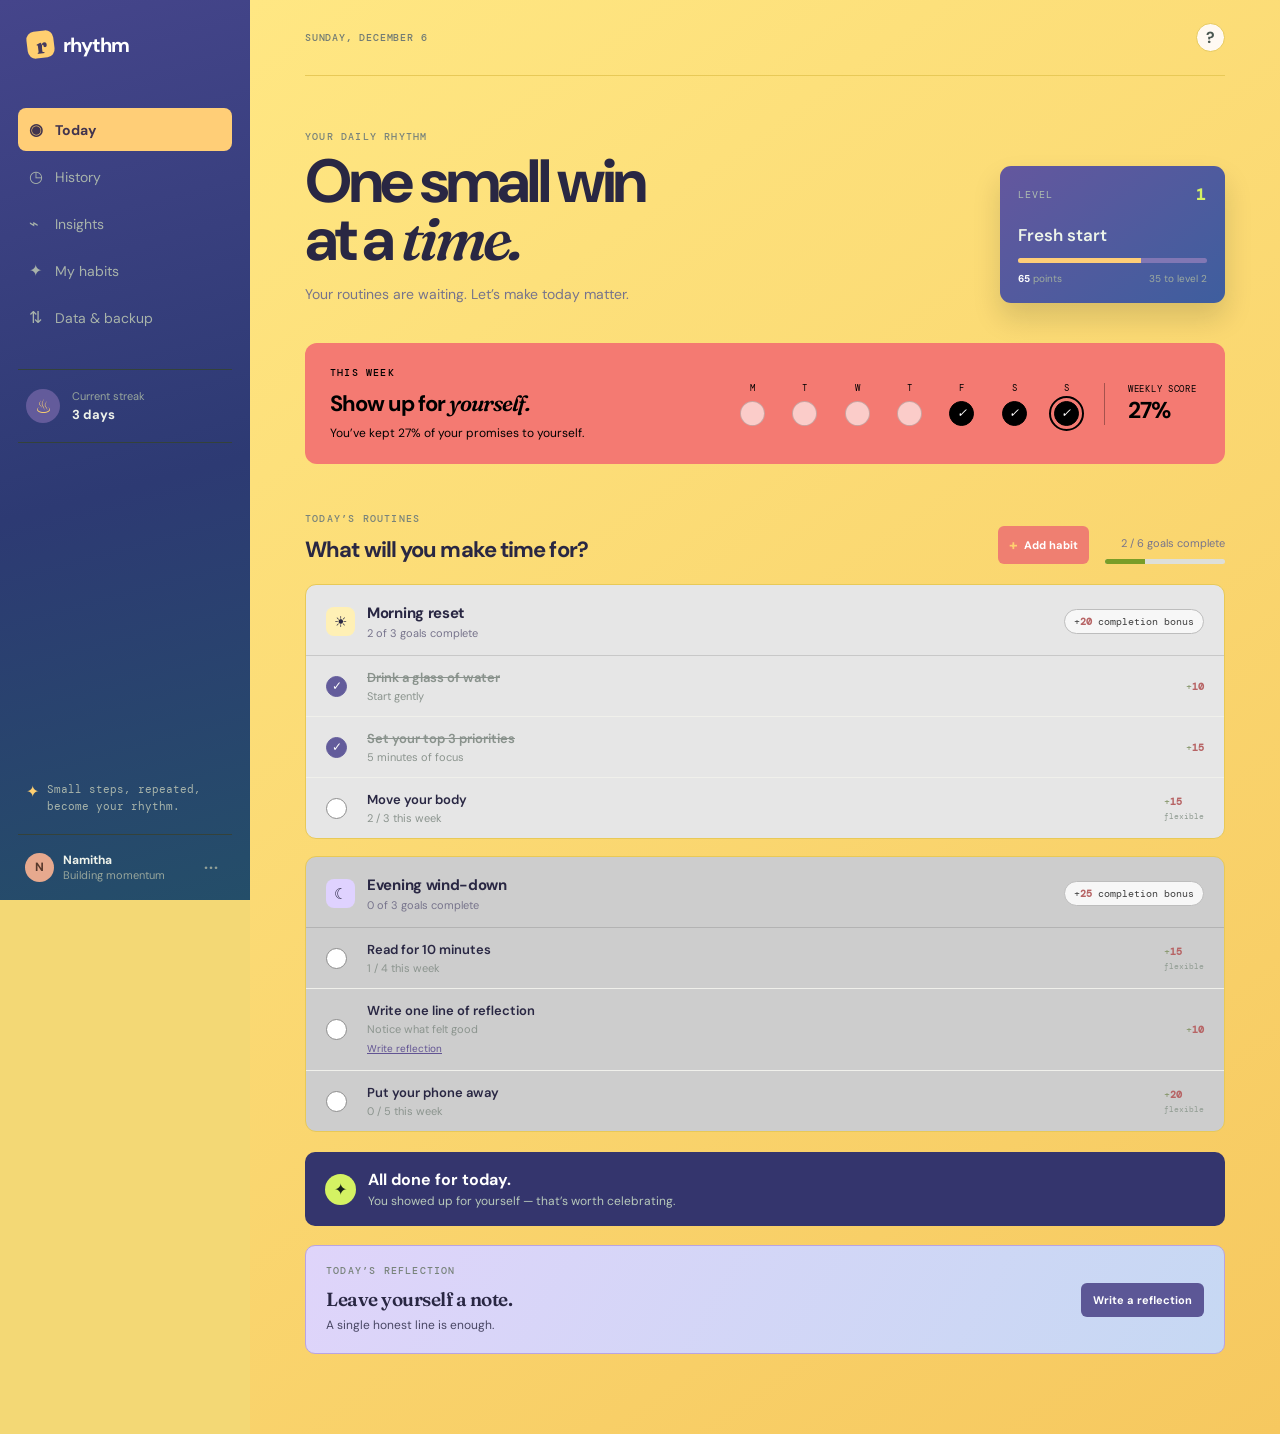
==== index.html @ 00c85c39 "Initial Rhythm habit tracker" ====
<!doctype html>
<html lang="en">
  <head>
    <meta charset="UTF-8" />
    <meta name="viewport" content="width=device-width, initial-scale=1" />
    <meta name="theme-color" content="#121a18" />
    <title>Rhythm — habits with momentum</title>
    <link rel="preconnect" href="https://fonts.googleapis.com" />
    <link rel="preconnect" href="https://fonts.gstatic.com" crossorigin />
    <link href="https://fonts.googleapis.com/css2?family=DM+Mono:wght@400;500&family=DM+Sans:opsz,wght@9..40,400;9..40,500;9..40,600;9..40,700&family=Fraunces:opsz,wght@9..144,600;9..144,700&display=swap" rel="stylesheet" />
    <link rel="stylesheet" href="./styles.css" />
  </head>
  <body>
    <div class="app-shell">
      <aside class="sidebar">
        <a href="#today" class="brand" aria-label="Rhythm home"><span class="brand-symbol">r</span><span>rhythm</span></a>
        <nav class="main-nav" aria-label="Main navigation">
          <button class="nav-link nav-button active" data-view="today"><span>◉</span> Today</button>
          <button class="nav-link nav-button" data-view="history"><span>◷</span> History</button>
          <button class="nav-link nav-button" data-view="insights"><span>⌁</span> Insights</button>
          <button class="nav-link nav-button" id="openManager"><span>✦</span> My habits</button>
          <button class="nav-link nav-button" id="openDataControls"><span>⇅</span> Data &amp; backup</button>
        </nav>
        <section class="side-streak" aria-label="Current streak"><div class="flame">♨</div><div><span>Current streak</span><strong id="sideStreak">0 days</strong></div></section>
        <div class="side-bottom"><div class="tip"><span>✦</span><p>Small steps, repeated, become your rhythm.</p></div><div class="profile"><div class="avatar">N</div><div><strong>Namitha</strong><span>Building momentum</span></div><button aria-label="More options">···</button></div></div>
      </aside>
      <main class="main-content" id="today">
        <header class="topbar"><button id="menuButton" class="menu-button" aria-label="Open navigation">☰</button><p id="dateLabel" class="date-label"></p><button id="helpButton" class="help-button" aria-label="How Rhythm works">?</button></header>
        <div id="todayView">
        <section class="hero"><div><p class="kicker">YOUR DAILY RHYTHM</p><h1>One small win<br />at a <em>time.</em></h1><p class="hero-copy" id="heroCopy">Your routines are waiting. Let’s make today matter.</p></div><div class="level-card" aria-label="Level progress"><div class="level-top"><span>LEVEL</span><b id="levelValue">1</b></div><div class="level-name" id="levelName">Fresh start</div><div class="level-track"><i id="levelFill"></i></div><div class="level-footer"><span><b id="pointsValue">0</b> points</span><span id="nextLevelLabel">100 to level 2</span></div></div></section>
        <section class="week-card" aria-label="Weekly consistency"><div class="week-copy"><p class="kicker">THIS WEEK</p><h2>Show up for <em>yourself.</em></h2><p id="weekCopy">A new week is a new chance to find your rhythm.</p></div><div class="week-days" id="weekDays"></div><div class="weekly-score"><span>WEEKLY SCORE</span><strong id="weeklyScore">0%</strong></div></section>
        <section class="today-header"><div><p class="kicker">TODAY’S ROUTINES</p><h2>What will you make time for?</h2></div><div class="header-actions"><button class="add-habit" id="openHabitForm"><span>+</span> Add habit</button><div class="daily-meter"><span id="todayProgress">0 / 0 complete</span><i><b id="dailyFill"></b></i></div></div></section>
        <section class="routine-list" id="routineList"></section>
        <div class="done-message" id="doneMessage" hidden><span>✦</span><div><strong>All done for today.</strong><p>You showed up for yourself — that’s worth celebrating.</p></div></div>
        <section class="reflection-card"><div><p class="kicker">TODAY’S REFLECTION</p><h2 id="reflectionTitle">Leave yourself a note.</h2><p id="reflectionPreview">A single honest line is enough.</p></div><button id="openReflection" class="reflection-action">Write a reflection</button></section>
        </div>
        <section id="insightsView" class="insights-view" hidden>
          <div class="insights-hero"><div><p class="kicker">YOUR PROGRESS</p><h1>Made of <em>small<br />returns.</em></h1><p>Clear patterns from the promises you keep.</p></div><div class="insight-badge"><span>THIS WEEK</span><strong id="insightScore">0%</strong><small>consistency</small></div></div>
          <div class="stat-grid"><article><span>COMPLETIONS</span><strong id="insightCompletions">0</strong><p>actions checked off</p></article><article><span>STRONGEST DAY</span><strong id="insightBestDay">—</strong><p id="insightBestDayCopy">keep showing up</p></article><article><span>WEEKLY GOALS</span><strong id="insightGoals">0 / 0</strong><p>flexible targets reached</p></article></div>
          <section class="insight-section"><div class="section-heading"><div><p class="kicker">WEEK AT A GLANCE</p><h2>Your daily rhythm</h2></div><p id="weekChartNote">Daily habits completed</p></div><div class="weekly-chart" id="weeklyChart"></div></section>
          <section class="insight-section"><div class="section-heading"><div><p class="kicker">HABIT MOMENTUM</p><h2>Keep these moving</h2></div><p>Daily streaks or successful weeks</p></div><div class="habit-insights" id="habitInsights"></div></section>
          <div class="insight-note" id="insightNote"><span>✦</span><p></p></div>
        </section>
        <section id="historyView" class="history-view" hidden>
          <div class="history-hero"><div><p class="kicker">HISTORY</p><h1>Keep your record<br /><em>honest.</em></h1><p>Missed a check-in? Add it to the day it happened.</p></div><div class="history-mark">◷</div></div>
          <div class="date-navigator" aria-label="Choose a date"><button class="date-move" data-history-nav="-1" aria-label="Previous day">←</button><div><span>ACHIEVEMENTS FOR</span><strong id="historyDateLabel"></strong></div><button class="date-move" data-history-nav="1" aria-label="Next day">→</button></div>
          <div class="history-summary"><span class="history-dot"></span><p id="historySummary">Review the habits you completed on this day.</p></div>
          <section class="history-section"><div class="section-heading"><div><p class="kicker">DAILY RECORD</p><h2>What did you make time for?</h2></div><p>Changes are saved automatically</p></div><div id="historyList" class="history-list"></div></section>
        </section>
      </main>
    </div>
    <div id="toast" class="toast" role="status" aria-live="polite"></div>
    <dialog class="modal" id="habitModal">
      <form id="habitForm">
        <div class="modal-header"><div><p class="kicker" id="formKicker">NEW HABIT</p><h2 id="formTitle">Build a new rhythm.</h2></div><button class="modal-close" type="button" data-close="habitModal" aria-label="Close">×</button></div>
        <input type="hidden" id="editHabitId" />
        <label class="field">Habit name<input id="habitName" required maxlength="60" placeholder="e.g. Go for a walk" autocomplete="off" /></label>
        <div class="field-row"><label class="field">Routine<select id="habitRoutine"></select></label><label class="field">Points<select id="habitPoints"><option value="10">10 · easy</option><option value="15" selected>15 · steady</option><option value="20">20 · stretch</option></select></label></div>
        <label class="field new-routine-field" id="newRoutineField" hidden>New routine name<input id="newRoutineName" maxlength="30" placeholder="e.g. Midday reset" /></label>
        <fieldset class="field schedule-field"><legend>How often?</legend><label class="choice"><input type="radio" name="schedule" value="daily" /> Every day <span>A gentle daily practice</span></label><label class="choice active"><input type="radio" name="schedule" value="weekly" checked /> Flexible weekly goal <span>Complete it any days you choose</span></label><div class="goal-control" id="goalControl"><span>My goal is</span><select id="weeklyTarget"><option value="1">1 time</option><option value="2">2 times</option><option value="3" selected>3 times</option><option value="4">4 times</option><option value="5">5 times</option><option value="6">6 times</option><option value="7">7 times</option></select><span>per week</span></div></fieldset>
        <div class="modal-actions"><button type="button" class="cancel" data-close="habitModal">Cancel</button><button type="submit" class="save-habit">Save habit <span>→</span></button></div>
      </form>
    </dialog>
    <dialog class="modal manager-modal" id="managerModal">
      <div class="modal-header"><div><p class="kicker">MY HABITS</p><h2>Shape your rhythm.</h2></div><button class="modal-close" type="button" data-close="managerModal" aria-label="Close">×</button></div>
      <p class="manager-copy">Flexible goals can be completed on any days. A weekly streak is earned when the goal is met before Sunday night.</p>
      <div id="manageRoutines" class="manage-routines"></div>
      <div id="manageList" class="manage-list"></div>
      <button class="manager-add" id="managerAdd"><span>+</span> Add a habit</button>
    </dialog>
    <dialog class="modal reflection-modal" id="reflectionModal">
      <form id="reflectionForm">
        <div class="modal-header"><div><p class="kicker">DAILY REFLECTION</p><h2>What felt worth remembering?</h2></div><button class="modal-close" type="button" data-close="reflectionModal" aria-label="Close">×</button></div>
        <p class="reflection-date" id="reflectionDate"></p>
        <label class="field">One line is enough<textarea id="reflectionText" maxlength="280" required placeholder="Today, I felt proud that…"></textarea></label>
        <div class="modal-actions"><button type="button" class="cancel" data-close="reflectionModal">Cancel</button><button type="submit" class="save-habit">Save reflection <span>→</span></button></div>
      </form>
    </dialog>
    <dialog class="modal data-modal" id="dataModal">
      <div class="modal-header"><div><p class="kicker">DATA &amp; BACKUP</p><h2>Keep your rhythm safe.</h2></div><button class="modal-close" type="button" data-close="dataModal" aria-label="Close">×</button></div>
      <p class="manager-copy">Your data stays on this device unless you export a backup. Save a copy before changing browsers or clearing browser data.</p>
      <div class="data-actions"><button id="exportData"><span>↓</span><div><strong>Export backup</strong><small>Download all habits, history, and reflections</small></div></button><label class="import-action"><input id="importData" type="file" accept="application/json" hidden /><span>↑</span><div><strong>Import backup</strong><small>Restore a previously exported Rhythm file</small></div></label></div>
      <div class="archive-area"><div class="archive-heading"><div><p class="kicker">ARCHIVED</p><h3>Restore something?</h3></div><span id="archiveCount">0 items</span></div><div id="archivedList" class="archived-list"></div></div>
      <div class="danger-zone"><div><strong>Start over</strong><p>Remove all data from this browser and restore sample habits.</p></div><button id="resetData">Reset data</button></div>
    </dialog>
    <script src="./app.js"></script>
  </body>
</html>
---- styles.css ----
:root { --paper:#f3d875; --main-bg:#f6dc72; --ink:#292743; --muted:#77748c; --line:#e8c957; --green:#d4f263; --green-dark:#799d28; --forest:#34356d; --card:#fff9f2; --orange:#ff9c69; }
* { box-sizing:border-box; } html { scroll-behavior:smooth; } body { margin:0; background:var(--paper); color:var(--ink); font-family:"DM Sans",sans-serif; } button { font:inherit; cursor:pointer; }
.app-shell { min-height:100vh; display:grid; grid-template-columns:250px minmax(0,1fr); }.sidebar { background:var(--forest); color:#eff3eb; height:100vh; position:sticky; top:0; display:flex; flex-direction:column; padding:31px 18px 18px; }.brand { text-decoration:none; color:#fff; font-size:20px; font-weight:700; letter-spacing:-1px; display:flex; gap:9px; align-items:center; padding:0 9px; }.brand-symbol { width:27px; height:27px; background:var(--green); color:#15201b; font:700 22px/28px Fraunces,serif; border-radius:8px; text-align:center; transform:rotate(-7deg); }
.main-nav { display:grid; gap:4px; margin:50px 0 30px; }.nav-link { color:#a8b3aa; text-decoration:none; padding:11px; border-radius:8px; display:flex; gap:12px; align-items:center; font-size:14px; }.nav-link span { font-size:16px; width:14px; }.nav-link.active { background:var(--green); color:#16201b; font-weight:700; }.nav-link em { margin-left:auto; color:#87968a; font:9px "DM Mono",monospace; }.nav-link.active em { color:#53671d; }
.side-streak { border-top:1px solid #34423a; border-bottom:1px solid #34423a; padding:19px 8px; display:flex; align-items:center; gap:12px; }.flame { width:34px; height:34px; display:grid; place-items:center; border-radius:50%; background:#2c3a30; font-size:19px; color:var(--orange); }.side-streak span,.profile span { display:block; color:#98a69c; font-size:11px; }.side-streak strong { display:block; margin-top:3px; font-size:13px; }.side-bottom { margin-top:auto; }.tip { border-bottom:1px solid #34423a; padding:13px 8px 19px; display:flex; gap:8px; color:#a8b4aa; }.tip span { color:var(--green); }.tip p { margin:0; font:11px/1.55 "DM Mono",monospace; }.profile { display:flex; align-items:center; gap:9px; padding:17px 7px 0; }.avatar { width:29px; height:29px; display:grid; place-items:center; background:#e7a98e; border-radius:50%; color:#56382b; font-size:12px; font-weight:700; }.profile strong { display:block; font-size:12px; }.profile button { margin-left:auto; border:0; background:transparent; color:#93a097; font-weight:700; letter-spacing:1px; }
.main-content { max-width:1130px; width:100%; min-height:100vh; margin:0 auto; padding:0 55px 80px; background:linear-gradient(145deg,#ffe783 0%,#f6c85f 100%); }.topbar { height:76px; border-bottom:1px solid var(--line); display:flex; justify-content:space-between; align-items:center; }.date-label { color:#717b74; font:500 10px "DM Mono",monospace; letter-spacing:.8px; }.help-button,.menu-button { border:1px solid var(--line); background:var(--card); color:#4a5750; width:29px; height:29px; border-radius:50%; font-weight:700; }.menu-button { display:none; }
.hero { padding:54px 0 40px; display:flex; align-items:end; justify-content:space-between; gap:35px; }.kicker { margin:0 0 10px; color:#78837b; font:500 10px "DM Mono",monospace; letter-spacing:1.2px; }.hero h1 { margin:0; font-size:clamp(42px,5vw,61px); line-height:.93; letter-spacing:-3.3px; }.hero h1 em,.week-copy em { font-family:Fraunces,serif; font-weight:600; }.hero-copy { margin:18px 0 0; color:var(--muted); font-size:14px; }.level-card { background:var(--forest); color:#edf4e9; width:225px; border-radius:11px; padding:18px; flex:0 0 auto; box-shadow:0 15px 28px rgba(14,26,20,.15); }.level-top { display:flex; justify-content:space-between; align-items:center; font:10px "DM Mono",monospace; letter-spacing:1px; color:#aebdb0; }.level-top b { color:var(--green); font-size:16px; }.level-name { margin:19px 0 12px; font-size:17px; font-weight:600; }.level-track { height:5px; background:#3a4a40; border-radius:5px; overflow:hidden; }.level-track i { display:block; height:100%; width:0; background:var(--green); transition:width .35s ease; }.level-footer { color:#9fac9f; display:flex; justify-content:space-between; margin-top:9px; font-size:10px; }.level-footer b { color:#fff; }
.week-card { background:#e6f7bb; border-radius:12px; padding:23px 25px; display:grid; grid-template-columns:1.25fr 1.1fr auto; align-items:center; gap:25px; }.week-copy h2 { font-size:22px; letter-spacing:-1px; margin:0; }.week-copy p:last-child { color:#617348; margin:7px 0 0; font-size:12px; }.week-days { display:flex; justify-content:space-between; gap:8px; }.day { display:grid; justify-items:center; gap:7px; color:#6d7b59; font:9px "DM Mono",monospace; }.day-dot { width:25px; height:25px; background:#f2fbda; border:1px solid #d0e8a1; border-radius:50%; display:grid; place-items:center; color:#94b947; font-size:12px; }.day.done .day-dot { background:var(--forest); color:var(--green); border-color:var(--forest); }.day.today .day-dot { outline:2px solid #8bad3c; outline-offset:3px; }.weekly-score { border-left:1px solid #c9e095; padding-left:23px; min-width:96px; }.weekly-score span { color:#687852; display:block; font:9px "DM Mono",monospace; letter-spacing:.7px; }.weekly-score strong { font-size:23px; letter-spacing:-1px; }
.today-header { display:flex; justify-content:space-between; align-items:end; margin:48px 0 20px; }.today-header h2 { margin:0; font-size:22px; letter-spacing:-.9px; }.daily-meter { text-align:right; color:var(--muted); font-size:11px; }.daily-meter i { display:block; background:#dedfd9; width:120px; height:5px; overflow:hidden; border-radius:4px; margin-top:9px; }.daily-meter b { display:block; height:100%; width:0; background:var(--green-dark); transition:width .3s ease; }
.routine-list { display:grid; gap:17px; }.routine { background:var(--card); border:1px solid var(--line); border-radius:11px; overflow:hidden; }.routine-heading { padding:18px 20px 15px; display:flex; align-items:center; gap:12px; border-bottom:1px solid #ecece7; }.routine-icon { width:29px; height:29px; border-radius:8px; display:grid; place-items:center; background:var(--icon-bg); font-size:15px; }.routine-info { flex:1; }.routine-info h3 { margin:0 0 3px; font-size:15px; letter-spacing:-.3px; }.routine-info p { margin:0; color:var(--muted); font-size:11px; }.routine-reward { background:#f6f6f1; border:1px solid #e4e6df; border-radius:20px; padding:5px 9px; color:#77836a; font:10px "DM Mono",monospace; }.routine-reward b { color:#5a7622; }.routine-complete { background:var(--green); border:0; border-radius:5px; padding:7px 10px; color:#203019; font-size:11px; font-weight:700; }.routine-complete:disabled { display:none; }.habit { display:grid; grid-template-columns:29px 1fr auto; gap:12px; align-items:center; padding:13px 20px; border-bottom:1px solid #f0f0eb; }.habit:last-child { border-bottom:0; }.check { width:21px; height:21px; padding:0; background:white; border:1.5px solid #bfc6be; border-radius:50%; color:white; display:grid; place-items:center; font-size:12px; transition:.18s; }.habit.done .check { background:var(--forest); border-color:var(--forest); }.habit.done .habit-name { text-decoration:line-through; color:#89928c; }.habit-name { margin:0; font-size:13px; font-weight:600; }.habit-description { color:#8b948e; margin:3px 0 0; font-size:11px; }.habit-points { color:#829365; font:10px "DM Mono",monospace; }.habit-points b { color:#58751c; }.done-message { margin-top:20px; padding:17px 20px; border-radius:10px; display:flex; gap:12px; align-items:center; background:var(--forest); color:white; }.done-message > span { width:31px; height:31px; display:grid; place-items:center; background:var(--green); color:#18231b; border-radius:50%; }.done-message strong,.done-message p { display:block; margin:0; }.done-message p { color:#b8c9bb; font-size:12px; margin-top:3px; }.toast { position:fixed; bottom:25px; left:50%; transform:translate(-50%,20px); background:#17211d; color:#fff; border-radius:7px; padding:11px 15px; font-size:12px; opacity:0; pointer-events:none; transition:.25s; box-shadow:0 10px 30px rgba(0,0,0,.2); }.toast.show { opacity:1; transform:translate(-50%,0); }
@media (max-width:790px) { .app-shell { display:block; }.sidebar { position:fixed; z-index:10; width:250px; transform:translateX(-100%); transition:transform .25s; }.sidebar.open { transform:translateX(0); }.main-content { padding:0 20px 50px; }.menu-button { display:block; }.hero { align-items:flex-start; padding:39px 0 33px; }.level-card { width:185px; }.week-card { grid-template-columns:1fr; gap:20px; }.weekly-score { border-left:0; border-top:1px solid #c9e095; padding:15px 0 0; display:flex; justify-content:space-between; align-items:center; }.week-days { max-width:400px; }.today-header { margin-top:36px; }.routine-complete { display:none; } }
@media (max-width:500px) { .hero { display:block; }.hero h1 { font-size:46px; }.level-card { margin-top:25px; width:100%; }.week-card { padding:21px 18px; }.today-header h2 { font-size:19px; }.daily-meter { display:none; }.routine-heading { padding:16px; }.habit { padding:13px 16px; }.routine-reward { font-size:9px; } }
.nav-button { width:100%; border:0; background:transparent; text-align:left; }.nav-button:hover { background:#213029; color:#eef5ef; }.header-actions { display:flex; gap:16px; align-items:end; }.add-habit,.manager-add { border:0; border-radius:6px; background:var(--forest); color:#fff; padding:9px 11px; font-size:11px; font-weight:700; }.add-habit span,.manager-add span { color:var(--green); font-size:15px; vertical-align:-1px; margin-right:3px; }.modal { width:min(92vw,510px); border:0; padding:0; border-radius:12px; color:var(--ink); background:var(--card); box-shadow:0 25px 90px rgba(11,20,16,.3); }.modal::backdrop { background:rgba(10,19,15,.5); backdrop-filter:blur(3px); }.modal form,.manager-modal { padding:27px; }.modal-header { display:flex; justify-content:space-between; align-items:flex-start; margin-bottom:25px; }.modal-header h2 { margin:0; font-size:25px; letter-spacing:-1.1px; }.modal-close { border:0; background:transparent; font-size:27px; line-height:20px; color:#77817b; }.field { display:grid; gap:7px; color:#627069; font-size:11px; font-weight:700; margin:0 0 15px; }.field input,.field select { width:100%; border:1px solid #dce0d8; border-radius:6px; padding:10px; color:var(--ink); background:#fff; outline-color:#91bd25; }.field-row { display:grid; grid-template-columns:1fr 1fr; gap:12px; }.schedule-field { border:0; border-top:1px solid #e7e9e2; padding:17px 0 0; margin:6px 0 18px; }.schedule-field legend { padding:0; margin-bottom:10px; font-size:11px; color:#627069; font-weight:700; }.choice { position:relative; display:grid; grid-template-columns:17px 1fr; column-gap:7px; padding:9px 10px; border:1px solid #e2e4de; border-radius:7px; margin-bottom:7px; font-size:12px; font-weight:700; color:#35423a; }.choice:has(input:checked) { border-color:#a3cf45; background:#f4fbdf; }.choice input { margin:1px 0 0; accent-color:#6a9417; }.choice span { grid-column:2; color:#7b887e; font-size:10px; font-weight:400; margin-top:2px; }.goal-control { display:flex; align-items:center; gap:6px; color:#69776d; font-size:11px; padding:5px 2px 0; }.goal-control select { border:0; border-bottom:1px solid #a4b99d; background:transparent; color:#29441e; font-weight:700; padding:2px; }.modal-actions { display:flex; justify-content:flex-end; gap:8px; }.cancel { border:0; background:transparent; color:#727d75; padding:10px 14px; }.save-habit { border:0; background:var(--forest); color:#fff; border-radius:6px; padding:10px 14px; font-size:12px; font-weight:700; }.save-habit span { color:var(--green); font-size:15px; margin-left:8px; }.manager-copy { margin:-8px 0 18px; color:#748078; line-height:1.5; font-size:12px; }.manage-list { display:grid; gap:8px; max-height:360px; overflow:auto; margin-bottom:18px; }.manage-item { border:1px solid #e5e7e1; border-radius:8px; padding:11px; display:flex; align-items:center; gap:10px; }.manage-dot { width:9px; height:9px; flex:0 0 auto; border-radius:50%; background:var(--accent); }.manage-item div { flex:1; min-width:0; }.manage-item strong { display:block; font-size:12px; overflow:hidden; text-overflow:ellipsis; white-space:nowrap; }.manage-item span { display:block; margin-top:3px; color:#78847b; font-size:10px; }.manage-edit,.manage-archive { border:0; background:transparent; color:#607067; font-size:11px; padding:5px; }.manage-archive { color:#a07069; }.manager-add { width:100%; background:#edf4d8; color:#405727; border:1px dashed #a9c56c; }.manager-add:hover { background:#e3efc6; }
@media (max-width:500px) { .header-actions { gap:8px; }.add-habit { padding:8px 9px; }.field-row { grid-template-columns:1fr; gap:0; }.modal form,.manager-modal { padding:22px; } }
.insights-view { padding-top:54px; }.insights-hero { display:flex; align-items:end; justify-content:space-between; padding-bottom:38px; }.insights-hero h1 { margin:0; font-size:clamp(43px,5vw,60px); line-height:.92; letter-spacing:-3px; }.insights-hero h1 em { font-family:Fraunces,serif; font-weight:600; }.insights-hero p:last-child { color:var(--muted); margin:16px 0 0; font-size:14px; }.insight-badge { width:148px; height:148px; background:var(--green); color:#1d2a1c; border-radius:50%; display:grid; place-content:center; text-align:center; transform:rotate(6deg); box-shadow:0 13px 25px rgba(104,138,29,.16); }.insight-badge span { font:9px "DM Mono",monospace; letter-spacing:1px; }.insight-badge strong { font-size:39px; line-height:1.1; letter-spacing:-2px; }.insight-badge small { font-size:10px; }.stat-grid { display:grid; grid-template-columns:repeat(3,1fr); border:1px solid var(--line); border-radius:10px; background:var(--card); overflow:hidden; }.stat-grid article { padding:20px 22px; border-right:1px solid var(--line); }.stat-grid article:last-child { border-right:0; }.stat-grid span { display:block; color:#778279; font:9px "DM Mono",monospace; letter-spacing:1px; }.stat-grid strong { display:block; margin:11px 0 2px; font-size:26px; letter-spacing:-1.2px; }.stat-grid p { margin:0; color:#88918b; font-size:11px; }.insight-section { margin-top:42px; }.section-heading { display:flex; align-items:end; justify-content:space-between; margin-bottom:17px; }.section-heading h2 { margin:0; font-size:21px; letter-spacing:-.9px; }.section-heading > p { margin:0; color:#7c857f; font-size:11px; }.weekly-chart { height:190px; background:var(--card); border:1px solid var(--line); border-radius:10px; padding:18px 21px 14px; display:grid; grid-template-columns:repeat(7,1fr); gap:13px; align-items:end; }.chart-day { height:100%; display:grid; grid-template-rows:1fr auto; align-items:end; justify-items:center; gap:10px; }.chart-track { width:100%; max-width:34px; height:125px; background:#eff0eb; border-radius:8px; overflow:hidden; display:flex; align-items:end; }.chart-fill { width:100%; min-height:4px; background:var(--green-dark); border-radius:7px; transition:height .3s ease; }.chart-day.today .chart-fill { background:var(--forest); }.chart-day span { color:#7d8680; font:10px "DM Mono",monospace; }.chart-day strong { color:#44611b; font-size:10px; margin-bottom:4px; }.habit-insights { display:grid; grid-template-columns:repeat(2,1fr); gap:12px; }.habit-insight { background:var(--card); border:1px solid var(--line); border-radius:9px; padding:15px; display:grid; grid-template-columns:30px 1fr auto; gap:10px; align-items:center; }.habit-ring { width:29px; height:29px; display:grid; place-items:center; border:3px solid var(--ring); border-right-color:#edf0e8; border-radius:50%; font-size:9px; color:#58701e; }.habit-insight strong { display:block; font-size:12px; }.habit-insight p { margin:3px 0 0; color:#818b84; font-size:10px; }.habit-insight > span { font:10px "DM Mono",monospace; color:#5d7226; text-align:right; }.insight-note { margin:32px 0 20px; border-radius:9px; background:#e9f6c8; display:flex; gap:10px; padding:15px 18px; color:#425b27; }.insight-note span { color:#607f1d; }.insight-note p { margin:0; font-size:12px; line-height:1.45; }.goal-met { color:#5d8320; font-weight:600; }.habit-points small { display:block; margin-top:3px; font-size:8px; color:#909c92; }
@media (max-width:790px) { .insights-hero { padding-top:0; }.stat-grid article { padding:16px; }.weekly-chart { gap:8px; padding:16px 12px; }.habit-insights { grid-template-columns:1fr; } }
@media (max-width:500px) { .insights-view { padding-top:39px; }.insights-hero { align-items:flex-start; }.insight-badge { width:105px; height:105px; }.insight-badge strong { font-size:29px; }.stat-grid { grid-template-columns:1fr; }.stat-grid article { border-right:0; border-bottom:1px solid var(--line); }.stat-grid article:last-child { border-bottom:0; }.section-heading > p { display:none; }.weekly-chart { height:166px; }.chart-track { max-width:25px; height:105px; } }
.sidebar { background:linear-gradient(165deg,#45458b 0%,#2d3a73 54%,#244e69 100%); }.brand-symbol { background:#ffcf70; color:#443a5e; }.nav-link.active { background:#ffce77; color:#41344e; }.nav-link.active em { color:#8a5e40; }.tip span,.add-habit span,.save-habit span { color:#ffcf70; }.flame { background:#635b9b; color:#ffd36d; }.level-card { background:linear-gradient(142deg,#64579e,#3e5e9e); }.level-track { background:#8177b4; }.level-track i { background:#ffce77; }.week-card { background:#95e5a1; color:#000; }.week-card .kicker,.week-card .week-copy p:last-child,.week-card .weekly-score span,.week-card .day { color:#000; }.week-card .day-dot { background:rgba(255,255,255,.62); border-color:rgba(0,0,0,.2); color:#000; }.week-card .day.done .day-dot { background:#000; color:#fff; border-color:#000; }.week-card .day.today .day-dot { outline-color:#000; }.weekly-score { border-color:rgba(0,0,0,.32); }.routine:nth-child(odd) { background:#e6e6e6; }.routine:nth-child(even) { background:#cdcdcd; }.routine-heading { border-bottom-color:rgba(0,0,0,.13); }.routine-reward { background:#f7f7f7; border-color:#bdbdbd; color:#3f3f3f; }.routine-reward b,.habit-points b { color:#b76465; }.routine-complete { background:#ffce77; color:#513a4b; }.check { border-color:#8e8e8e; }.habit.done .check { background:#635c9b; border-color:#635c9b; }.add-habit,.save-habit { background:#ef7f71; }.manager-add { background:#e5ddfb; border-color:#aa9cdb; color:#50487b; }.insight-badge { background:linear-gradient(145deg,#ffbf78,#f38286); color:#4e3953; }.insight-note { background:#dff2ed; color:#3d6664; }.chart-day.today .chart-fill { background:#7c72b7; }.chart-fill { background:#ef7f71; }.toast { background:#5d5792; }.week-card.score-red { background:#f47a72; }.week-card.score-orange { background:#f7b85b; }.week-card.score-green { background:#95e5a1; }
.history-view { padding-top:54px; }.history-hero { display:flex; align-items:end; justify-content:space-between; padding-bottom:34px; }.history-hero h1 { margin:0; font-size:clamp(42px,5vw,58px); line-height:.92; letter-spacing:-3px; }.history-hero h1 em { font-family:Fraunces,serif; font-weight:600; }.history-hero p:last-child { margin:15px 0 0; color:#5e6378; font-size:14px; }.history-mark { width:105px; height:105px; border-radius:50%; display:grid; place-items:center; background:#56528d; color:#ffda77; font-size:42px; transform:rotate(-8deg); }.date-navigator { display:grid; grid-template-columns:49px 1fr 49px; align-items:center; text-align:center; background:#f8f5ee; border:1px solid #d6c77a; border-radius:10px; overflow:hidden; }.date-navigator > div { padding:13px; }.date-navigator span { display:block; font:9px "DM Mono",monospace; letter-spacing:1px; color:#66615e; }.date-navigator strong { display:block; margin-top:4px; font-size:16px; }.date-move { align-self:stretch; border:0; border-right:1px solid #d6c77a; background:#ffdc77; font-size:20px; color:#39334e; }.date-move:last-child { border-right:0; border-left:1px solid #d6c77a; }.date-move:disabled { background:#e7e2d5; color:#99948b; cursor:not-allowed; }.history-summary { display:flex; gap:9px; align-items:center; margin:16px 0 36px; color:#36344b; font-size:12px; }.history-summary p { margin:0; }.history-dot { width:8px; height:8px; flex:0 0 auto; border-radius:50%; background:#ef7f71; }.history-section { margin-top:0; }.history-list { display:grid; gap:14px; }.history-routine { border:1px solid #a3a3a3; border-radius:10px; overflow:hidden; background:#dedede; }.history-routine:nth-child(even) { background:#c7c7c7; }.history-routine h3 { margin:0; padding:15px 18px; border-bottom:1px solid rgba(0,0,0,.12); font-size:14px; }.history-routine h3 span { color:#5b5b5b; font-size:10px; font-weight:400; margin-left:7px; }.history-habit { display:grid; grid-template-columns:28px 1fr auto; gap:11px; align-items:center; padding:12px 18px; border-bottom:1px solid rgba(0,0,0,.08); }.history-habit:last-child { border-bottom:0; }.history-habit button { width:20px; height:20px; padding:0; display:grid; place-items:center; border:1.5px solid #737373; border-radius:50%; background:#f6f6f6; color:#fff; font-size:11px; }.history-habit.done button { background:#56528d; border-color:#56528d; }.history-habit strong { font-size:12px; }.history-habit p { margin:3px 0 0; color:#555; font-size:10px; }.history-habit > span { color:#885a56; font:10px "DM Mono",monospace; }
.manage-routines { display:grid; gap:6px; margin:0 0 16px; padding-bottom:15px; border-bottom:1px solid #e1e1db; }.manage-routine { display:flex; align-items:center; gap:8px; padding:7px 8px; border-radius:6px; background:#ededed; }.manage-routine > span { width:22px; height:22px; border-radius:5px; display:grid; place-items:center; font-size:12px; }.manage-routine strong { flex:1; font-size:11px; }.manage-routine button { border:0; background:transparent; color:#9b4c4c; padding:4px; font-size:10px; }
.reflection-card { margin-top:19px; border:1px solid #b9a4e1; border-radius:10px; padding:18px 20px; background:linear-gradient(120deg,#dfd4fa,#c6d8f3); display:flex; align-items:center; justify-content:space-between; gap:20px; }.reflection-card h2 { margin:0; font:600 19px Fraunces,serif; letter-spacing:-.5px; }.reflection-card p:last-child { max-width:560px; margin:6px 0 0; color:#494764; font-size:12px; line-height:1.45; }.reflection-action { flex:0 0 auto; border:0; border-radius:6px; background:#5c5796; color:#fff; padding:10px 12px; font-size:11px; font-weight:700; }.reflection-modal textarea { min-height:100px; resize:vertical; font:13px/1.5 "DM Sans",sans-serif; }.reflection-date { margin:-12px 0 17px; color:#77718d; font-size:11px; }.reflection-entry { display:inline-block; border:0; background:transparent; color:#625493; font-size:10px; padding:2px 0; text-decoration:underline; }
.data-modal { width:min(92vw,550px); }.data-actions { display:grid; grid-template-columns:1fr 1fr; gap:9px; margin:18px 0 23px; }.data-actions > button,.import-action { text-align:left; border:1px solid #c7b5e4; border-radius:8px; padding:12px; background:#ece5fb; color:#373053; display:flex; gap:9px; align-items:flex-start; cursor:pointer; }.data-actions span { font-size:19px; line-height:18px; color:#6b5da0; }.data-actions strong,.data-actions small { display:block; }.data-actions strong { font-size:11px; }.data-actions small { color:#69667c; font-size:9px; line-height:1.4; margin-top:3px; }.archive-area { border-top:1px solid #e1dce7; padding-top:19px; }.archive-heading { display:flex; justify-content:space-between; align-items:end; margin-bottom:10px; }.archive-heading h3 { margin:0; font-size:15px; }.archive-heading > span { color:#7d7887; font-size:10px; }.archived-list { display:grid; gap:6px; max-height:160px; overflow:auto; }.archived-item { display:flex; align-items:center; gap:8px; padding:8px 9px; border-radius:6px; background:#eeeeee; }.archived-item i { width:8px; height:8px; background:#a096b9; border-radius:50%; }.archived-item div { flex:1; }.archived-item strong { display:block; font-size:11px; }.archived-item small { display:block; color:#757575; margin-top:2px; font-size:9px; }.archived-item button { border:0; border-radius:4px; background:#d3ed95; color:#3f5423; font-size:10px; padding:5px 7px; }.empty-archive { color:#777; font-size:11px; margin:3px 0 10px; }.danger-zone { display:flex; align-items:center; justify-content:space-between; gap:15px; border-top:1px solid #ead9d7; margin-top:20px; padding-top:17px; }.danger-zone strong { font-size:11px; color:#773e3a; }.danger-zone p { margin:4px 0 0; color:#8b7774; max-width:300px; font-size:10px; line-height:1.35; }.danger-zone button { flex:0 0 auto; border:1px solid #c77670; color:#9c3e37; background:#fff0ee; border-radius:5px; padding:7px 9px; font-size:10px; }
@media (max-width:500px) { .data-actions { grid-template-columns:1fr; }.danger-zone { align-items:flex-start; }.danger-zone button { margin-top:2px; } }
@media (max-width:500px) { .reflection-card { display:block; }.reflection-action { margin-top:14px; width:100%; }.reflection-card h2 { font-size:18px; } }
@media (max-width:500px) { .history-view { padding-top:39px; }.history-mark { width:82px; height:82px; font-size:33px; }.history-hero { align-items:flex-start; }.history-habit { padding:12px 14px; }.history-section .section-heading > p { display:none; } }
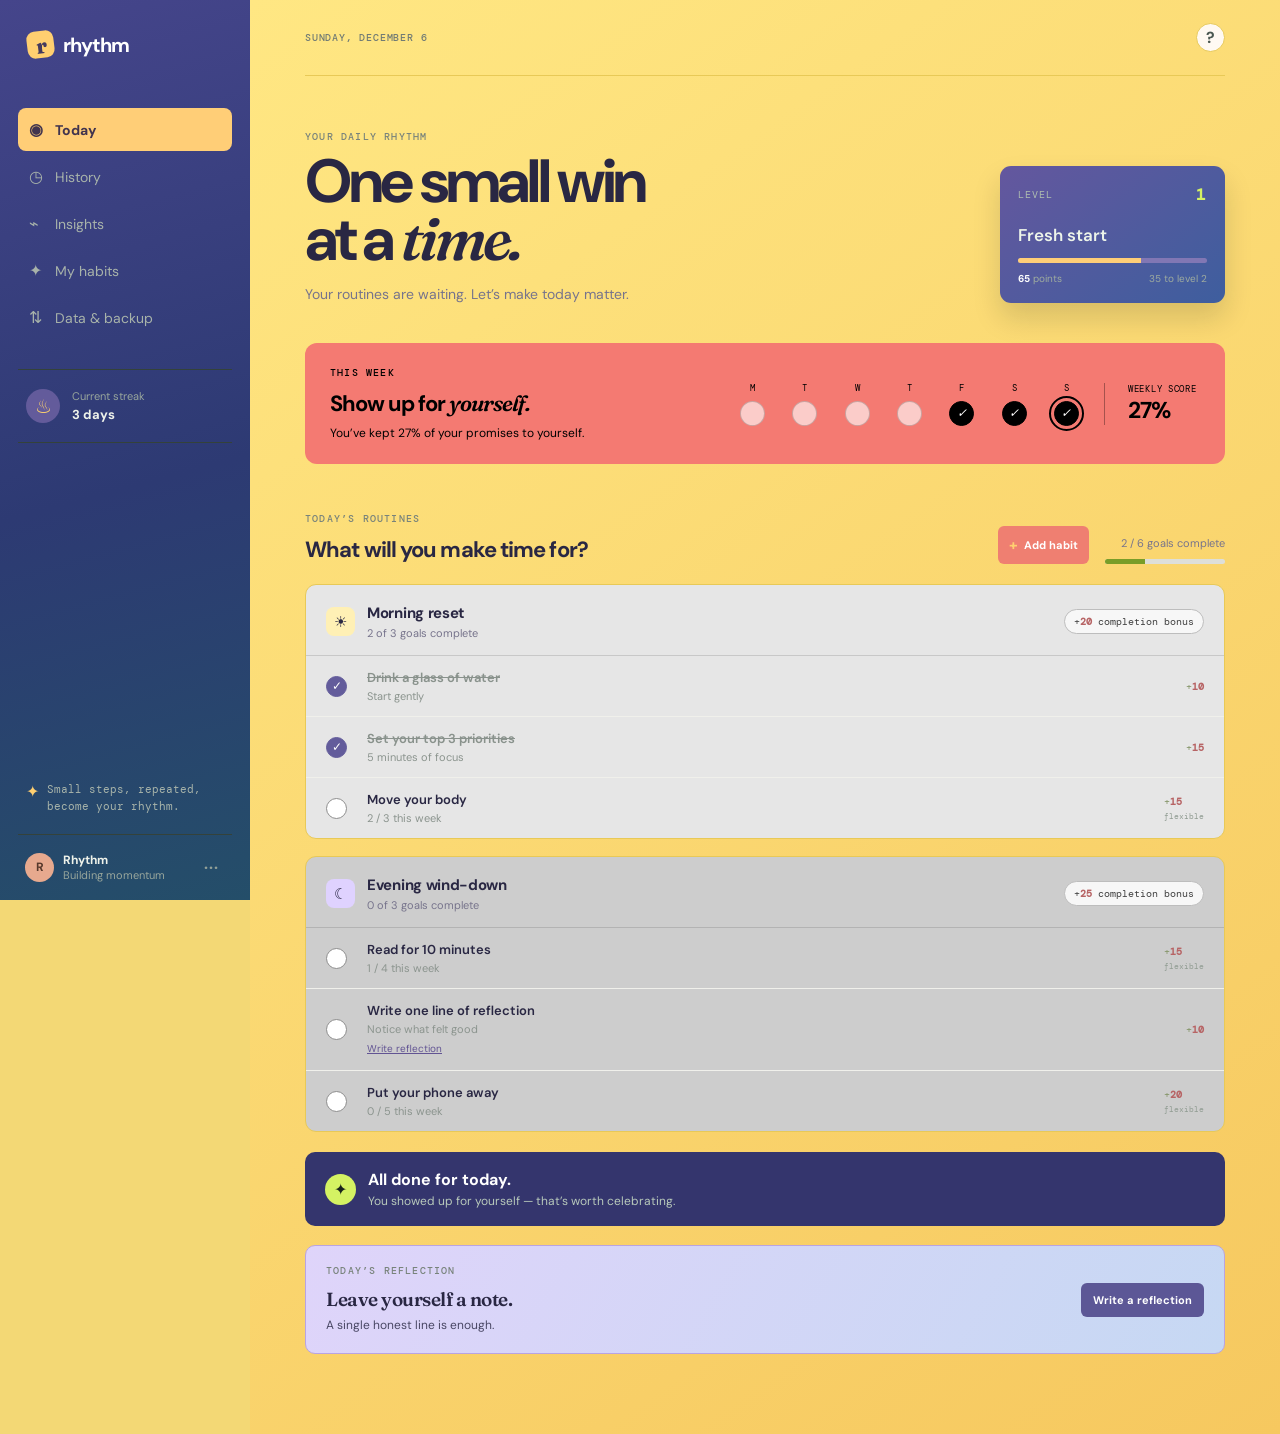
==== commit fc766ce3: "fix branding" ====
--- a/index.html
+++ b/index.html
@@ -22,7 +22,7 @@
           <button class="nav-link nav-button" id="openDataControls"><span>⇅</span> Data &amp; backup</button>
         </nav>
         <section class="side-streak" aria-label="Current streak"><div class="flame">♨</div><div><span>Current streak</span><strong id="sideStreak">0 days</strong></div></section>
-        <div class="side-bottom"><div class="tip"><span>✦</span><p>Small steps, repeated, become your rhythm.</p></div><div class="profile"><div class="avatar">N</div><div><strong>Namitha</strong><span>Building momentum</span></div><button aria-label="More options">···</button></div></div>
+        <div class="side-bottom"><div class="tip"><span>✦</span><p>Small steps, repeated, become your rhythm.</p></div><div class="profile"><div class="avatar">R</div><div><strong>Rhythm</strong><span>Building momentum</span></div><button aria-label="More options">···</button></div></div>
       </aside>
       <main class="main-content" id="today">
         <header class="topbar"><button id="menuButton" class="menu-button" aria-label="Open navigation">☰</button><p id="dateLabel" class="date-label"></p><button id="helpButton" class="help-button" aria-label="How Rhythm works">?</button></header>
